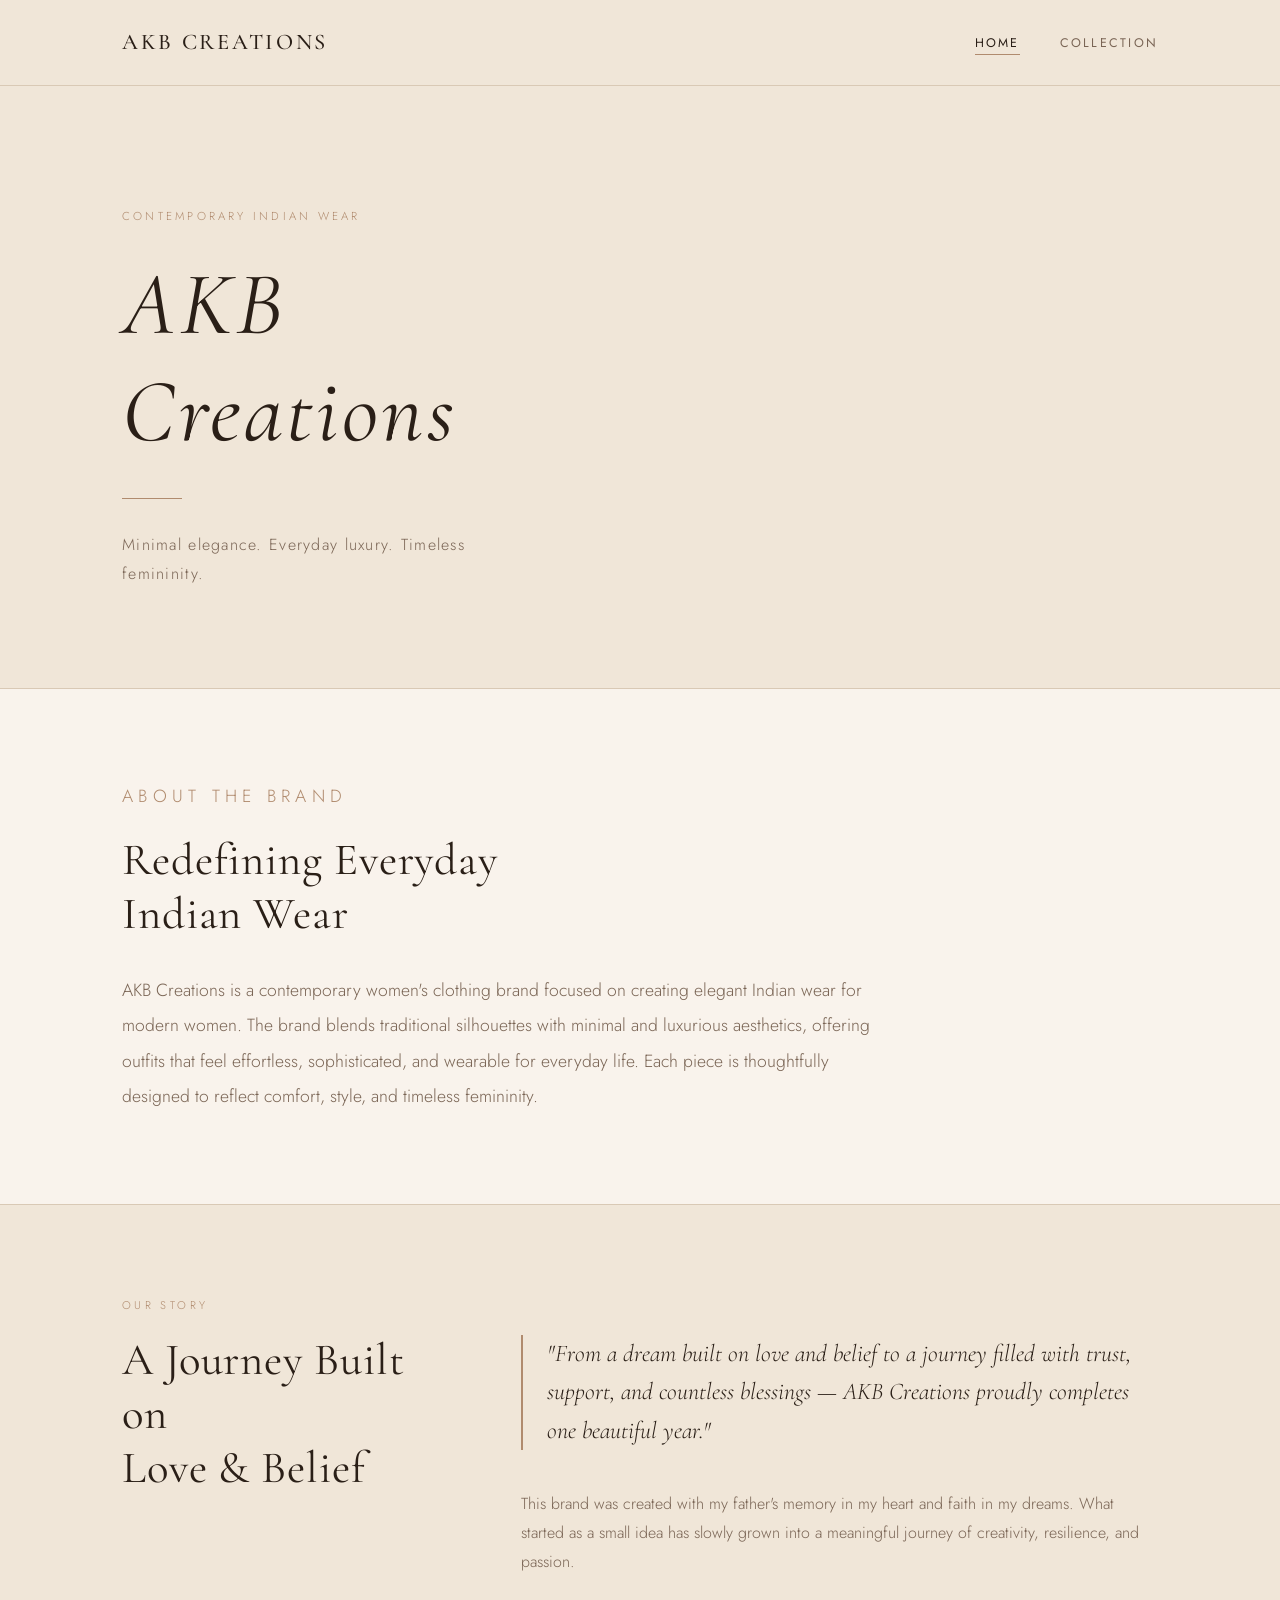
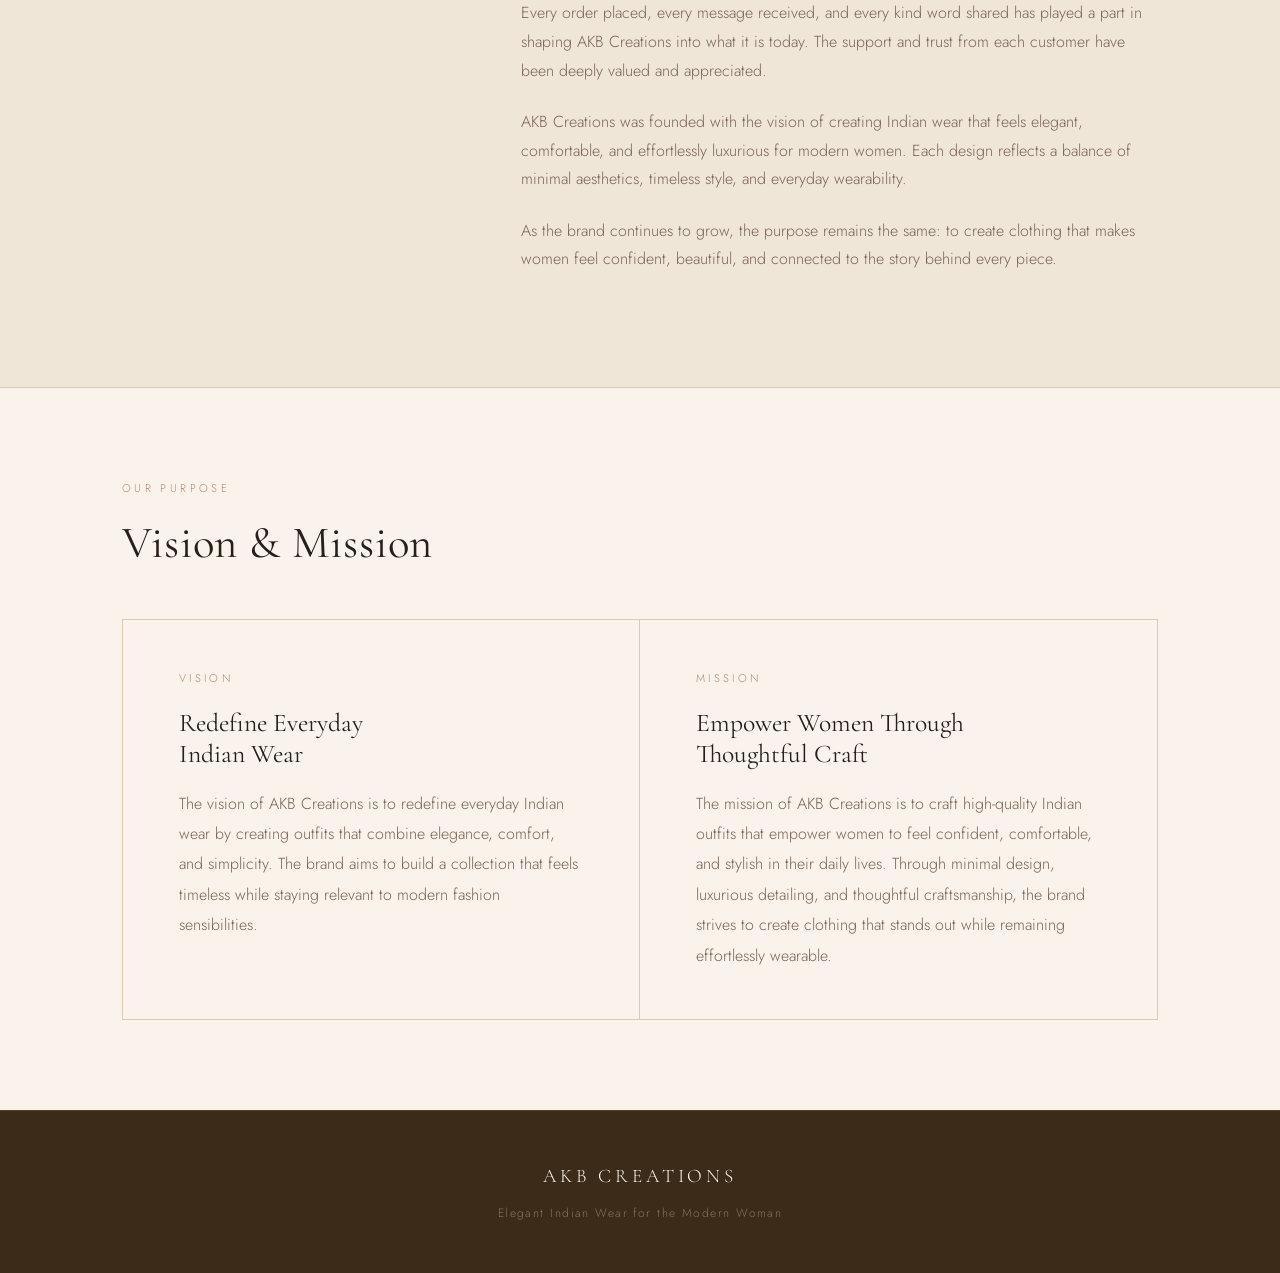
==== index.html @ 09afd740 "Initial commit — AKB Creations portfolio Two-page portfolio site with brown minimal theme, brand sto" ====
<!DOCTYPE html>
<html lang="en">
<head>
  <meta charset="UTF-8" />
  <meta name="viewport" content="width=device-width, initial-scale=1.0" />
  <title>AKB Creations — Elegant Indian Wear</title>
  <link rel="stylesheet" href="styles.css" />
</head>
<body>

  <!-- Navigation -->
  <nav>
    <div class="nav-inner">
      <a href="index.html" class="nav-logo">AKB Creations</a>
      <ul class="nav-links">
        <li><a href="index.html" class="active">Home</a></li>
        <li><a href="collection.html">Collection</a></li>
      </ul>
    </div>
  </nav>

  <!-- Hero -->
  <section class="hero">
    <div class="container">
      <p class="hero-eyebrow">Contemporary Indian Wear</p>
      <h1>AKB<br>Creations</h1>
      <div class="hero-divider"></div>
      <p class="hero-tagline">Minimal elegance. Everyday luxury. Timeless femininity.</p>
    </div>
  </section>

  <!-- Brand Introduction -->
  <section class="brand-intro">
    <div class="container">
      <p class="section-label">About the Brand</p>
      <h2>Redefining Everyday<br>Indian Wear</h2>
      <div style="height: 2rem;"></div>
      <p class="intro-text">
        AKB Creations is a contemporary women's clothing brand focused on creating elegant Indian wear for modern women. The brand blends traditional silhouettes with minimal and luxurious aesthetics, offering outfits that feel effortless, sophisticated, and wearable for everyday life. Each piece is thoughtfully designed to reflect comfort, style, and timeless femininity.
      </p>
    </div>
  </section>

  <!-- Brand Story -->
  <section class="brand-story">
    <div class="container">
      <div class="story-grid">

        <div class="story-heading">
          <p class="section-label">Our Story</p>
          <h2>A Journey Built on<br>Love & Belief</h2>
        </div>

        <div class="story-body">
          <blockquote class="story-quote">
            "From a dream built on love and belief to a journey filled with trust, support, and countless blessings — AKB Creations proudly completes one beautiful year."
          </blockquote>
          <p>
            This brand was created with my father's memory in my heart and faith in my dreams. What started as a small idea has slowly grown into a meaningful journey of creativity, resilience, and passion.
          </p>
          <p>
            Every order placed, every message received, and every kind word shared has played a part in shaping AKB Creations into what it is today. The support and trust from each customer have been deeply valued and appreciated.
          </p>
          <p>
            AKB Creations was founded with the vision of creating Indian wear that feels elegant, comfortable, and effortlessly luxurious for modern women. Each design reflects a balance of minimal aesthetics, timeless style, and everyday wearability.
          </p>
          <p>
            As the brand continues to grow, the purpose remains the same: to create clothing that makes women feel confident, beautiful, and connected to the story behind every piece.
          </p>
        </div>

      </div>
    </div>
  </section>

  <!-- Vision & Mission -->
  <section class="vision-mission">
    <div class="container">
      <p class="section-label">Our Purpose</p>
      <h2 style="margin-bottom: 3rem;">Vision &amp; Mission</h2>
      <div class="vm-grid">

        <div class="vm-card">
          <p class="section-label">Vision</p>
          <h3>Redefine Everyday<br>Indian Wear</h3>
          <p>
            The vision of AKB Creations is to redefine everyday Indian wear by creating outfits that combine elegance, comfort, and simplicity. The brand aims to build a collection that feels timeless while staying relevant to modern fashion sensibilities.
          </p>
        </div>

        <div class="vm-card">
          <p class="section-label">Mission</p>
          <h3>Empower Women Through<br>Thoughtful Craft</h3>
          <p>
            The mission of AKB Creations is to craft high-quality Indian outfits that empower women to feel confident, comfortable, and stylish in their daily lives. Through minimal design, luxurious detailing, and thoughtful craftsmanship, the brand strives to create clothing that stands out while remaining effortlessly wearable.
          </p>
        </div>

      </div>
    </div>
  </section>

  <!-- Footer -->
  <footer>
    <div class="container">
      <p class="footer-logo">AKB Creations</p>
      <p>Elegant Indian Wear for the Modern Woman</p>
    </div>
  </footer>

</body>
</html>
---- styles.css ----
/* ============================================
   AKB Creations — Shared Stylesheet
   ============================================ */

@import url('https://fonts.googleapis.com/css2?family=Cormorant+Garamond:ital,wght@0,300;0,400;0,500;0,600;1,300;1,400&family=Jost:wght@300;400;500&display=swap');

/* --- Variables --- */
:root {
  --cream: #F0E6D8;
  --warm-white: #F9F3EC;
  --brown: #6B4C35;
  --brown-light: #C4A882;
  --brown-deep: #3D2B1A;
  --blush: #B08B6E;
  --blush-light: #DECAB3;
  --charcoal: #2A1F17;
  --muted: #7A6555;
  --border: #D9C9B5;
  --max-width: 1100px;
}

/* --- Reset & Base --- */
*, *::before, *::after {
  box-sizing: border-box;
  margin: 0;
  padding: 0;
}

html {
  font-size: 16px;
  scroll-behavior: smooth;
}

body {
  background-color: var(--cream);
  color: var(--charcoal);
  font-family: 'Jost', sans-serif;
  font-weight: 300;
  line-height: 1.8;
  -webkit-font-smoothing: antialiased;
}

/* --- Typography --- */
h1, h2, h3, h4 {
  font-family: 'Cormorant Garamond', serif;
  font-weight: 400;
  line-height: 1.2;
  color: var(--charcoal);
}

h1 { font-size: clamp(3rem, 7vw, 6rem); letter-spacing: 0.04em; }
h2 { font-size: clamp(1.8rem, 3.5vw, 2.8rem); letter-spacing: 0.02em; }
h3 { font-size: clamp(1.2rem, 2.5vw, 1.6rem); }

p {
  font-size: 1rem;
  color: var(--muted);
  max-width: 640px;
}

/* --- Layout --- */
.container {
  max-width: var(--max-width);
  margin: 0 auto;
  padding: 0 2rem;
}

section {
  padding: 90px 0;
}

/* --- Nav --- */
nav {
  position: sticky;
  top: 0;
  z-index: 100;
  background-color: var(--cream);
  border-bottom: 1px solid var(--border);
  padding: 1.4rem 0;
}

.nav-inner {
  max-width: var(--max-width);
  margin: 0 auto;
  padding: 0 2rem;
  display: flex;
  justify-content: space-between;
  align-items: center;
}

.nav-logo {
  font-family: 'Cormorant Garamond', serif;
  font-size: 1.4rem;
  font-weight: 500;
  letter-spacing: 0.12em;
  color: var(--charcoal);
  text-decoration: none;
  text-transform: uppercase;
}

.nav-links {
  display: flex;
  gap: 2.5rem;
  list-style: none;
}

.nav-links a {
  font-family: 'Jost', sans-serif;
  font-size: 0.78rem;
  font-weight: 400;
  letter-spacing: 0.18em;
  text-transform: uppercase;
  color: var(--muted);
  text-decoration: none;
  border-bottom: 1px solid transparent;
  padding-bottom: 2px;
}

.nav-links a:hover,
.nav-links a.active {
  color: var(--charcoal);
  border-bottom-color: var(--blush);
}

/* --- Hero --- */
.hero {
  padding: 120px 0 100px;
  border-bottom: 1px solid var(--border);
}

.hero-eyebrow {
  font-family: 'Jost', sans-serif;
  font-size: 0.72rem;
  letter-spacing: 0.28em;
  text-transform: uppercase;
  color: var(--blush);
  margin-bottom: 1.5rem;
}

.hero h1 {
  font-style: italic;
  margin-bottom: 1.5rem;
}

.hero-tagline {
  font-family: 'Jost', sans-serif;
  font-size: 1rem;
  font-weight: 300;
  letter-spacing: 0.08em;
  color: var(--muted);
  max-width: 420px;
}

.hero-divider {
  width: 60px;
  height: 1px;
  background: var(--blush);
  margin: 2rem 0;
}

/* --- Section Labels --- */
.section-label {
  font-family: 'Jost', sans-serif;
  font-size: 0.7rem;
  letter-spacing: 0.3em;
  text-transform: uppercase;
  color: var(--blush);
  margin-bottom: 1.2rem;
}

/* --- Brand Introduction --- */
.brand-intro {
  background-color: var(--warm-white);
}

.brand-intro .intro-text {
  max-width: 760px;
}

.brand-intro p {
  font-size: 1.1rem;
  line-height: 2;
  max-width: 760px;
}

/* --- Brand Story --- */
.brand-story {
  border-top: 1px solid var(--border);
  border-bottom: 1px solid var(--border);
}

.story-grid {
  display: grid;
  grid-template-columns: 1fr 2fr;
  gap: 5rem;
  align-items: start;
}

.story-heading {
  position: sticky;
  top: 100px;
}

.story-body p {
  margin-bottom: 1.4rem;
  max-width: 100%;
}

.story-quote {
  font-family: 'Cormorant Garamond', serif;
  font-size: 1.5rem;
  font-style: italic;
  color: var(--charcoal);
  border-left: 2px solid var(--blush);
  padding-left: 1.5rem;
  margin: 2.5rem 0;
  max-width: 100%;
  line-height: 1.6;
}

/* --- Vision & Mission --- */
.vision-mission {
  background-color: var(--warm-white);
}

.vm-grid {
  display: grid;
  grid-template-columns: 1fr 1fr;
  gap: 0;
  border: 1px solid var(--border);
}

.vm-card {
  padding: 3rem 3.5rem;
}

.vm-card:first-child {
  border-right: 1px solid var(--border);
}

.vm-card h3 {
  margin-bottom: 1.2rem;
}

.vm-card p {
  max-width: 100%;
  line-height: 1.9;
}

/* --- Page 2: Philosophy --- */
.philosophy {
  text-align: center;
}

.philosophy h2 {
  margin-bottom: 2rem;
}

.philosophy p {
  margin: 0 auto 1.2rem;
  font-size: 1.05rem;
  text-align: center;
}

.philosophy-rule {
  width: 40px;
  height: 1px;
  background: var(--blush);
  margin: 2.5rem auto;
}

/* --- Target Audience --- */
.audience {
  background-color: var(--warm-white);
  border-top: 1px solid var(--border);
  border-bottom: 1px solid var(--border);
}

.audience-grid {
  display: grid;
  grid-template-columns: 1fr 2fr;
  gap: 5rem;
  align-items: center;
}

.audience p {
  max-width: 100%;
  font-size: 1.05rem;
  line-height: 2;
}

/* --- Collection Overview --- */
.collection {
  border-bottom: 1px solid var(--border);
}

.collection-inner {
  display: grid;
  grid-template-columns: 2fr 1fr;
  gap: 5rem;
  align-items: start;
}

.collection-body p {
  max-width: 100%;
  margin-bottom: 1.2rem;
  font-size: 1.05rem;
  line-height: 2;
}

.collection-tags {
  display: flex;
  flex-direction: column;
  gap: 1rem;
  padding-top: 0.5rem;
}

.tag {
  font-family: 'Jost', sans-serif;
  font-size: 0.78rem;
  letter-spacing: 0.15em;
  text-transform: uppercase;
  color: var(--muted);
  border: 1px solid var(--border);
  padding: 0.75rem 1.2rem;
  text-align: center;
}

/* --- Gallery --- */
.gallery {
  background-color: var(--brown-deep);
  padding: 100px 0;
}

.gallery .section-label {
  color: var(--brown-light);
}

.gallery h2 {
  color: var(--warm-white);
  margin-bottom: 3.5rem;
}

.gallery-grid {
  columns: 3;
  column-gap: 1.2rem;
}

.gallery-item {
  break-inside: avoid;
  margin-bottom: 1.2rem;
  overflow: hidden;
}

.gallery-item img {
  width: 100%;
  display: block;
  object-fit: cover;
  filter: brightness(0.96) saturate(0.92);
}

/* --- Style Aesthetic --- */
.aesthetic {
  background-color: var(--charcoal);
  padding: 100px 0;
}

.aesthetic .section-label {
  color: var(--blush);
}

.aesthetic h2 {
  color: var(--warm-white);
  margin-bottom: 1.5rem;
}

.aesthetic p {
  color: #A89080;
  max-width: 620px;
  font-size: 1.05rem;
  line-height: 2;
}

/* --- Brand Values --- */
.values {
  background-color: var(--warm-white);
}

.values-grid {
  display: grid;
  grid-template-columns: repeat(3, 1fr);
  gap: 0;
  border: 1px solid var(--border);
  margin-top: 3rem;
}

.value-card {
  padding: 3rem 2.5rem;
  border-right: 1px solid var(--border);
  text-align: center;
}

.value-card:last-child {
  border-right: none;
}

.value-icon {
  width: 36px;
  height: 1px;
  background: var(--blush);
  margin: 0 auto 2rem;
}

.value-card h3 {
  font-size: 1.5rem;
  margin-bottom: 1rem;
}

.value-card p {
  font-size: 0.95rem;
  max-width: 100%;
  text-align: center;
}

/* --- Closing Statement --- */
.closing {
  padding: 120px 0;
  border-top: 1px solid var(--border);
  text-align: center;
}

.closing h2 {
  font-size: clamp(2rem, 4vw, 3.2rem);
  font-style: italic;
  max-width: 780px;
  margin: 0 auto 2rem;
  line-height: 1.4;
}

.closing p {
  margin: 0 auto;
  text-align: center;
  font-size: 1rem;
  max-width: 600px;
}

.closing-rule {
  width: 40px;
  height: 1px;
  background: var(--blush);
  margin: 2rem auto 0;
}

/* --- Footer --- */
footer {
  background-color: var(--brown-deep);
  padding: 3rem 0;
  text-align: center;
  border-top: 1px solid #5C3D27;
}

footer .footer-logo {
  font-family: 'Cormorant Garamond', serif;
  font-size: 1.2rem;
  letter-spacing: 0.2em;
  text-transform: uppercase;
  color: var(--warm-white);
  margin-bottom: 0.6rem;
}

footer p {
  font-size: 0.75rem;
  letter-spacing: 0.12em;
  color: #8A7060;
  max-width: 100%;
  text-align: center;
}

/* --- Responsive --- */
@media (max-width: 768px) {
  .story-grid,
  .audience-grid,
  .collection-inner {
    grid-template-columns: 1fr;
    gap: 2.5rem;
  }

  .vm-grid {
    grid-template-columns: 1fr;
  }

  .vm-card:first-child {
    border-right: none;
    border-bottom: 1px solid var(--border);
  }

  .values-grid {
    grid-template-columns: 1fr;
  }

  .value-card {
    border-right: none;
    border-bottom: 1px solid var(--border);
  }

  .value-card:last-child {
    border-bottom: none;
  }

  .gallery-grid {
    columns: 2;
  }

  .story-heading {
    position: static;
  }
}

@media (max-width: 480px) {
  .gallery-grid {
    columns: 1;
  }
}
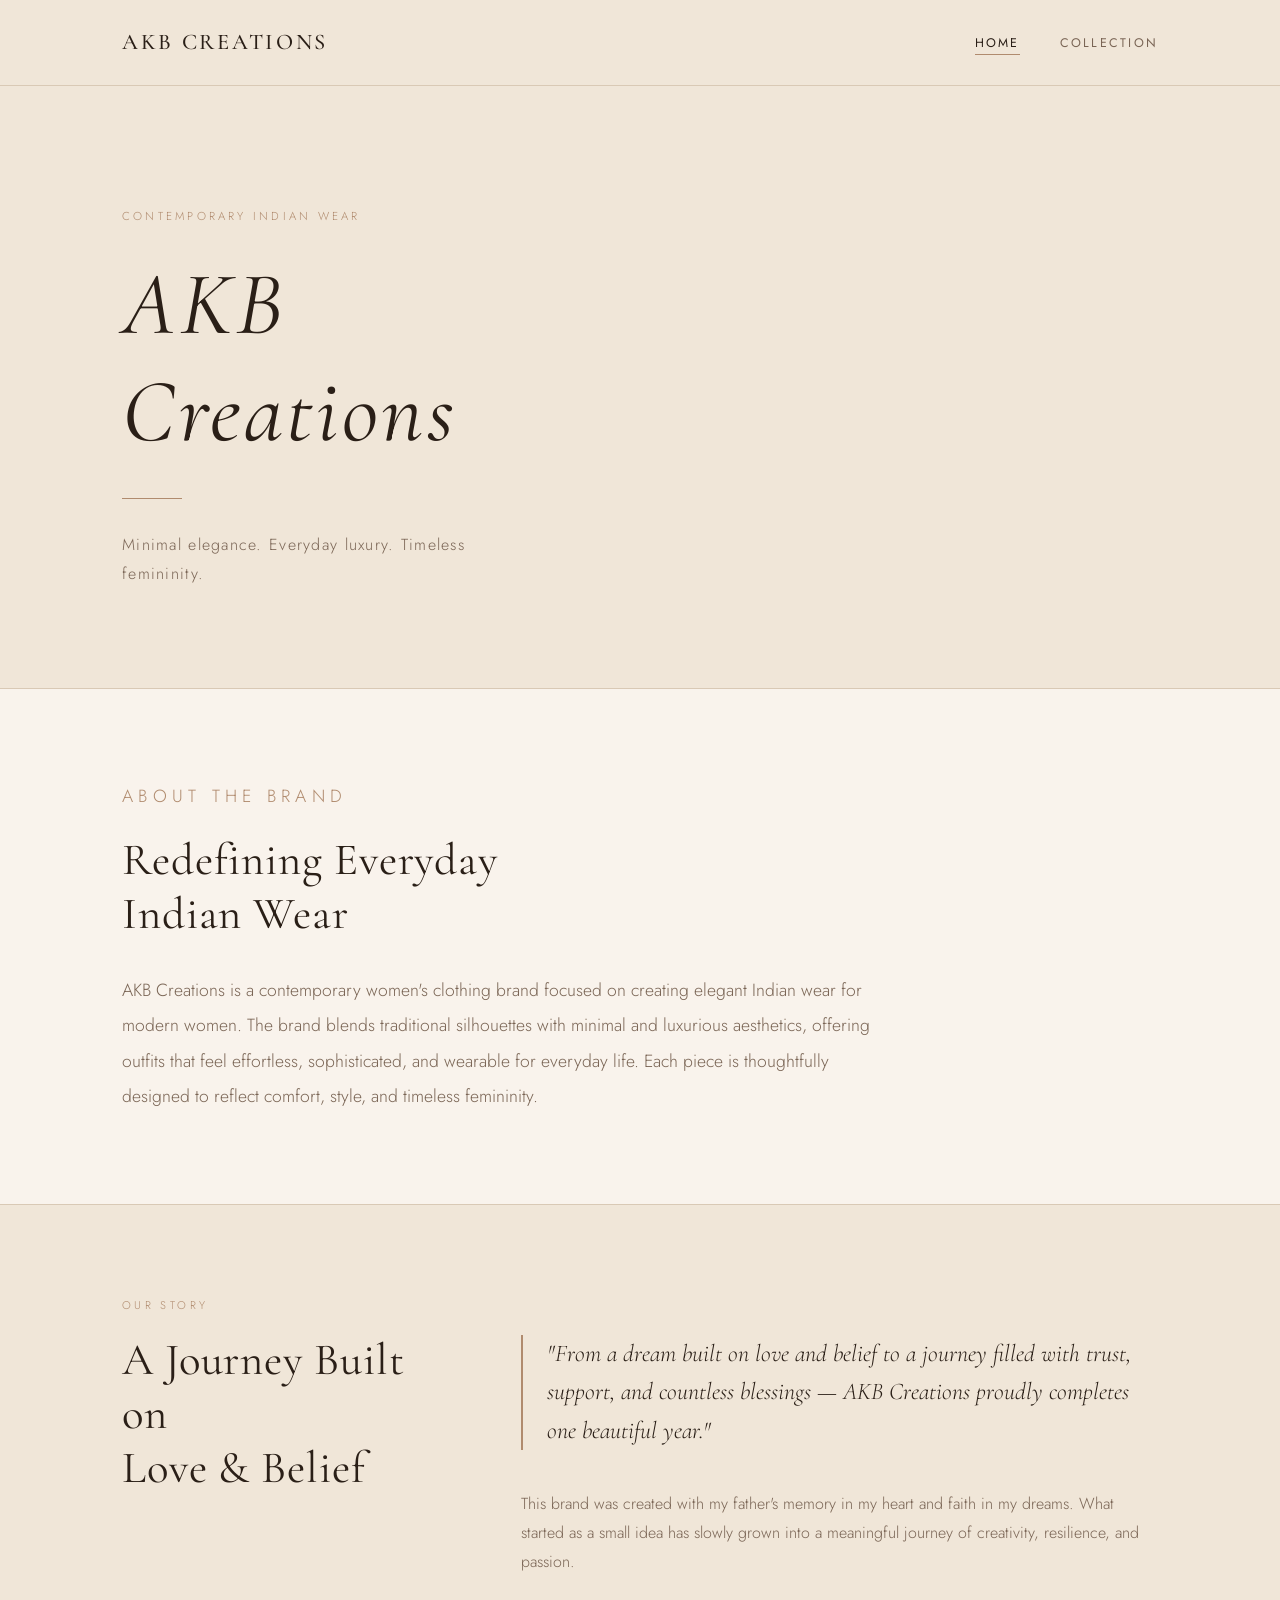
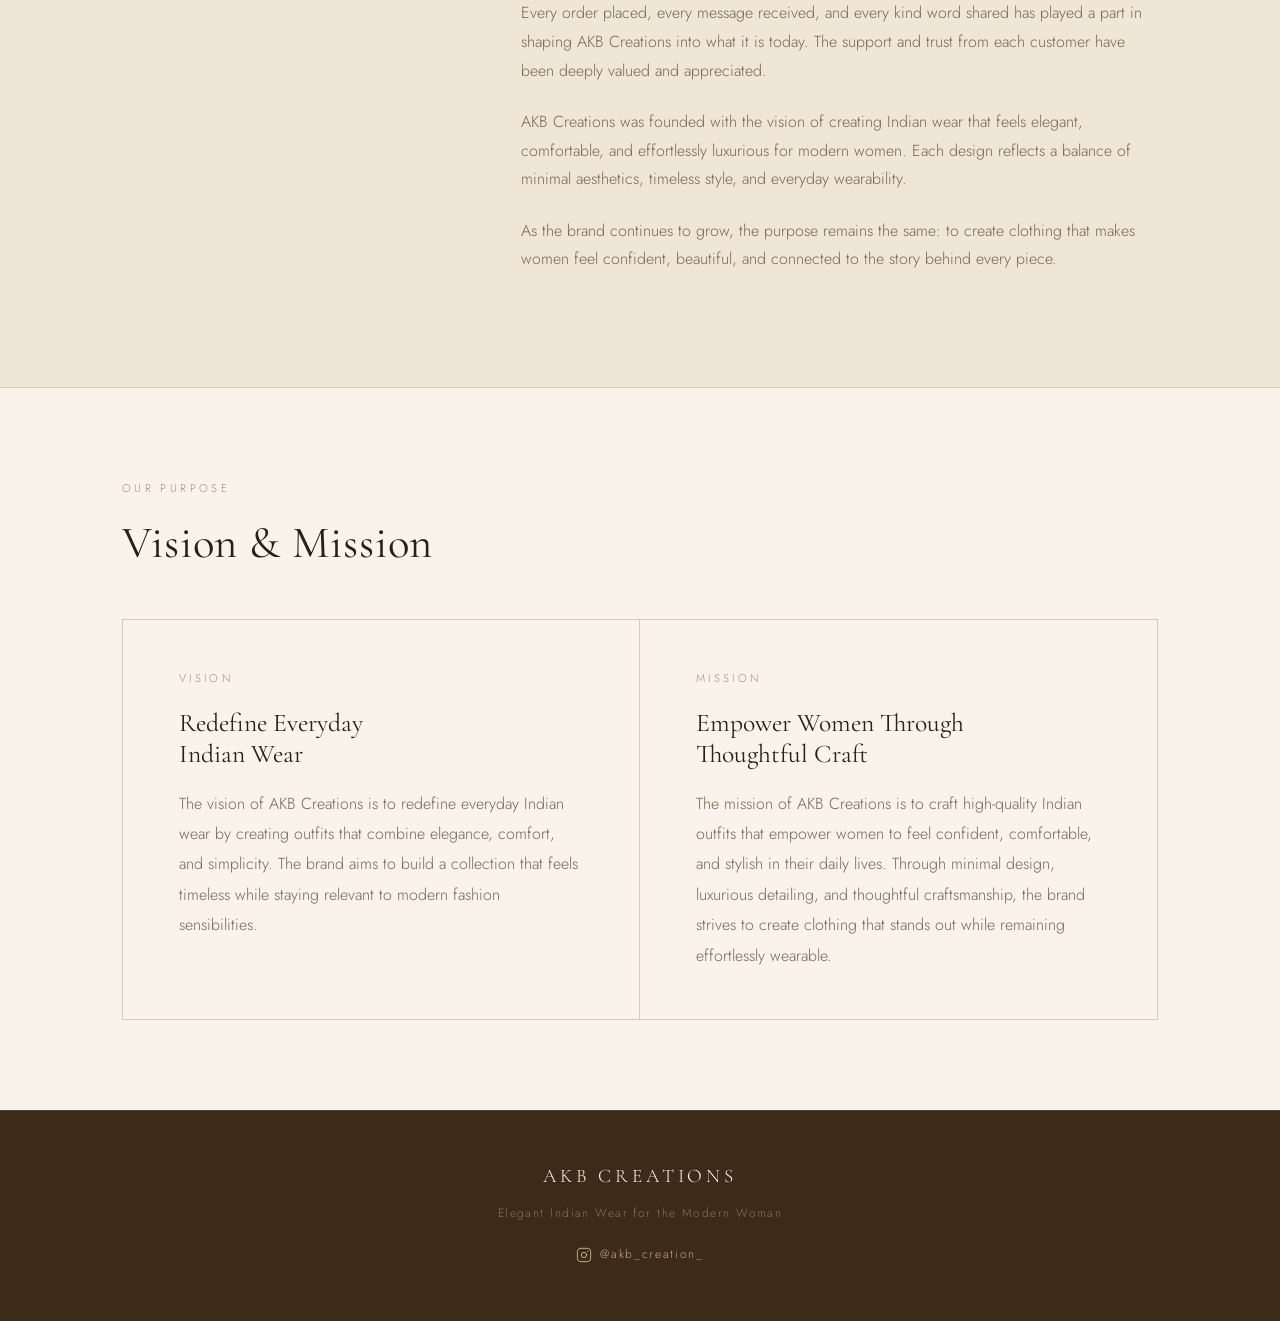
==== commit b5681f86: "Add Instagram link to footer Links @akb_creation_ Instagram profile on both pages.  Co-Authored-By: " ====
--- a/index.html
+++ b/index.html
@@ -105,6 +105,10 @@
     <div class="container">
       <p class="footer-logo">AKB Creations</p>
       <p>Elegant Indian Wear for the Modern Woman</p>
+      <a class="footer-instagram" href="https://www.instagram.com/akb_creation_" target="_blank" rel="noopener noreferrer">
+        <svg width="16" height="16" viewBox="0 0 24 24" fill="none" stroke="currentColor" stroke-width="1.5" stroke-linecap="round" stroke-linejoin="round"><rect x="2" y="2" width="20" height="20" rx="5" ry="5"/><circle cx="12" cy="12" r="4"/><circle cx="17.5" cy="6.5" r="1" fill="currentColor" stroke="none"/></svg>
+        @akb_creation_
+      </a>
     </div>
   </footer>
 
--- a/styles.css
+++ b/styles.css
@@ -476,6 +476,25 @@
   text-align: center;
 }
 
+.footer-instagram {
+  display: inline-flex;
+  align-items: center;
+  gap: 0.5rem;
+  margin-top: 1.2rem;
+  font-family: 'Jost', sans-serif;
+  font-size: 0.75rem;
+  letter-spacing: 0.14em;
+  color: var(--brown-light);
+  text-decoration: none;
+  border-bottom: 1px solid transparent;
+  padding-bottom: 2px;
+}
+
+.footer-instagram:hover {
+  color: var(--warm-white);
+  border-bottom-color: var(--brown-light);
+}
+
 /* --- Responsive --- */
 @media (max-width: 768px) {
   .story-grid,
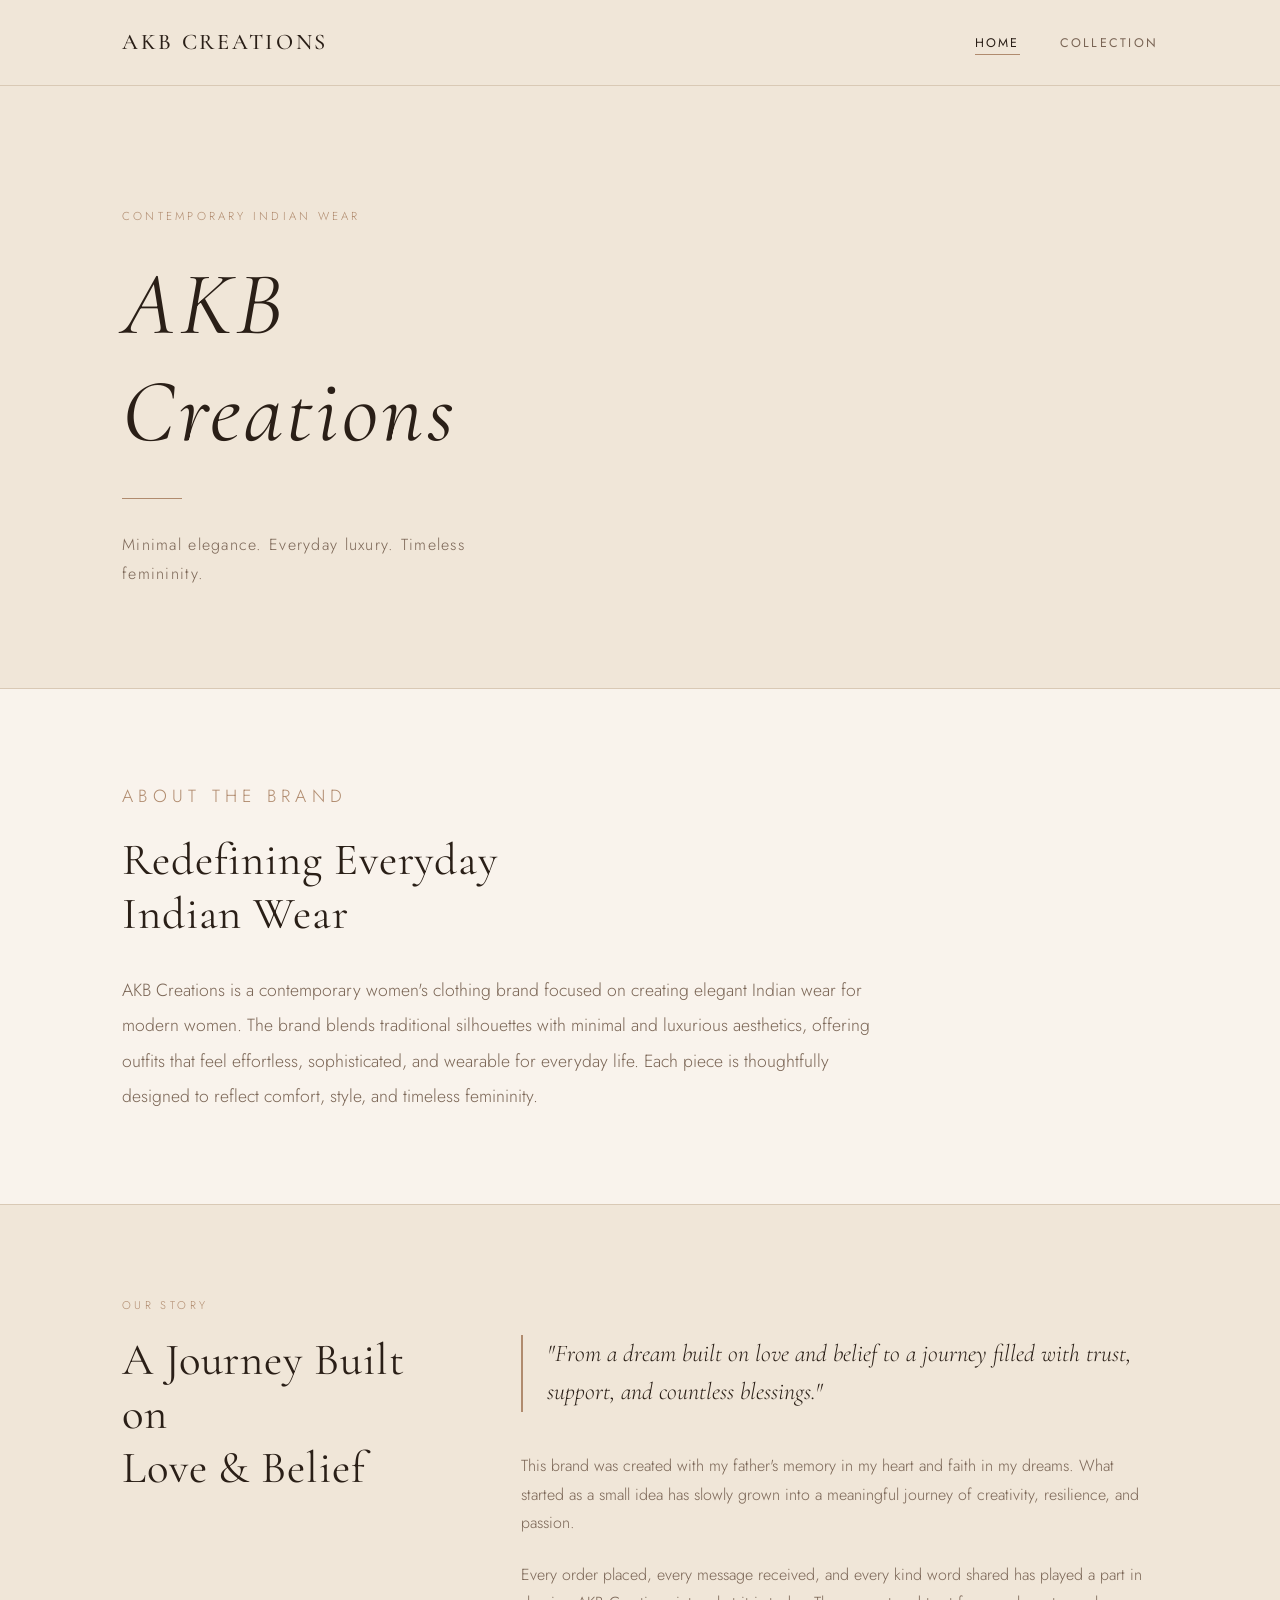
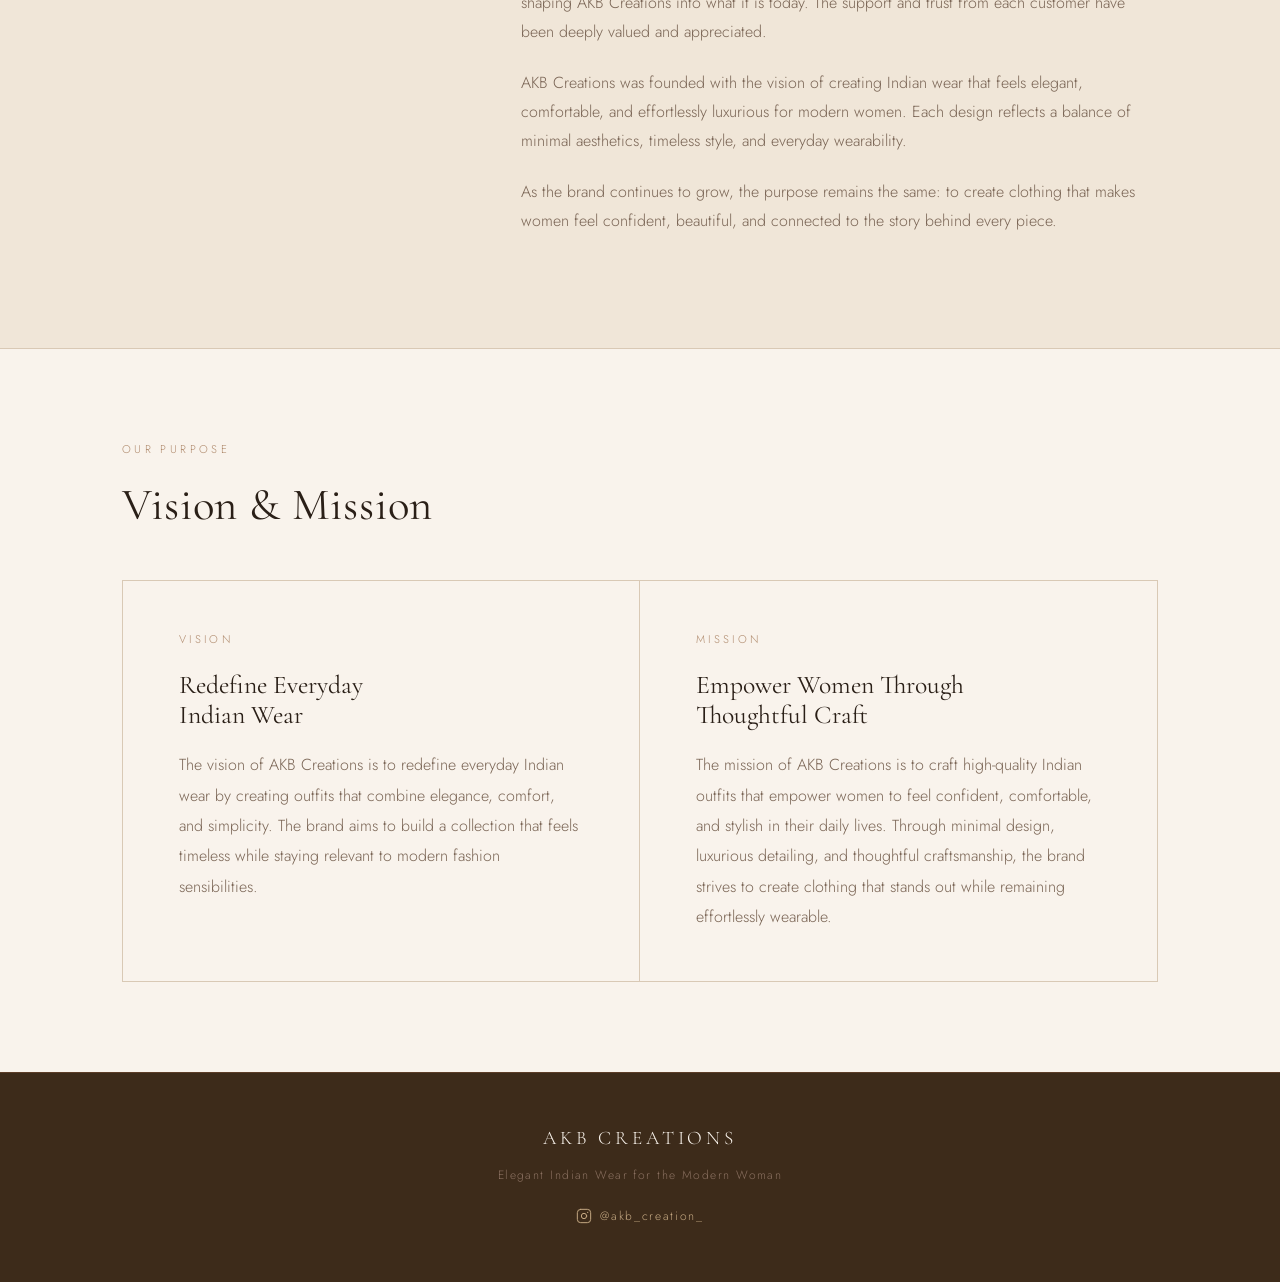
==== commit 82da471a: "Remove 'one beautiful year' from story quote" ====
--- a/index.html
+++ b/index.html
@@ -53,7 +53,7 @@
 
         <div class="story-body">
           <blockquote class="story-quote">
-            "From a dream built on love and belief to a journey filled with trust, support, and countless blessings — AKB Creations proudly completes one beautiful year."
+            "From a dream built on love and belief to a journey filled with trust, support, and countless blessings."
           </blockquote>
           <p>
             This brand was created with my father's memory in my heart and faith in my dreams. What started as a small idea has slowly grown into a meaningful journey of creativity, resilience, and passion.
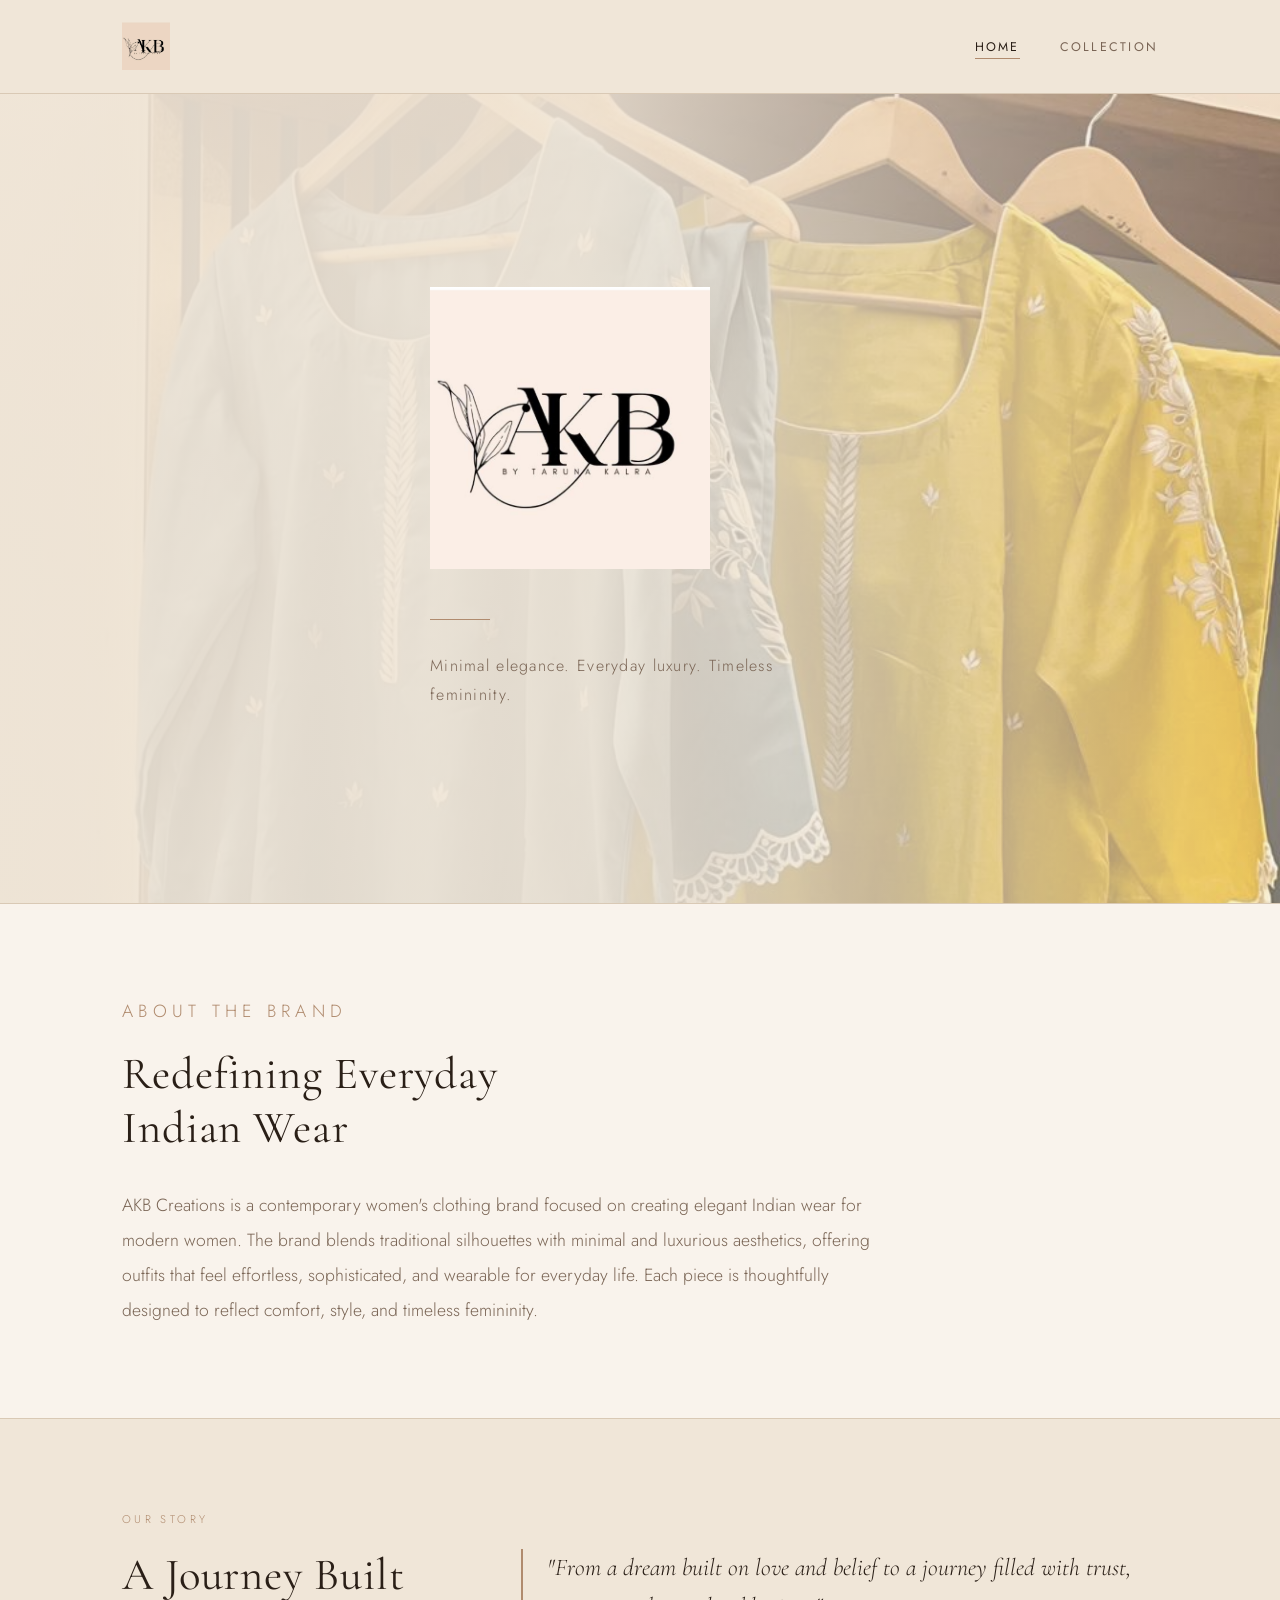
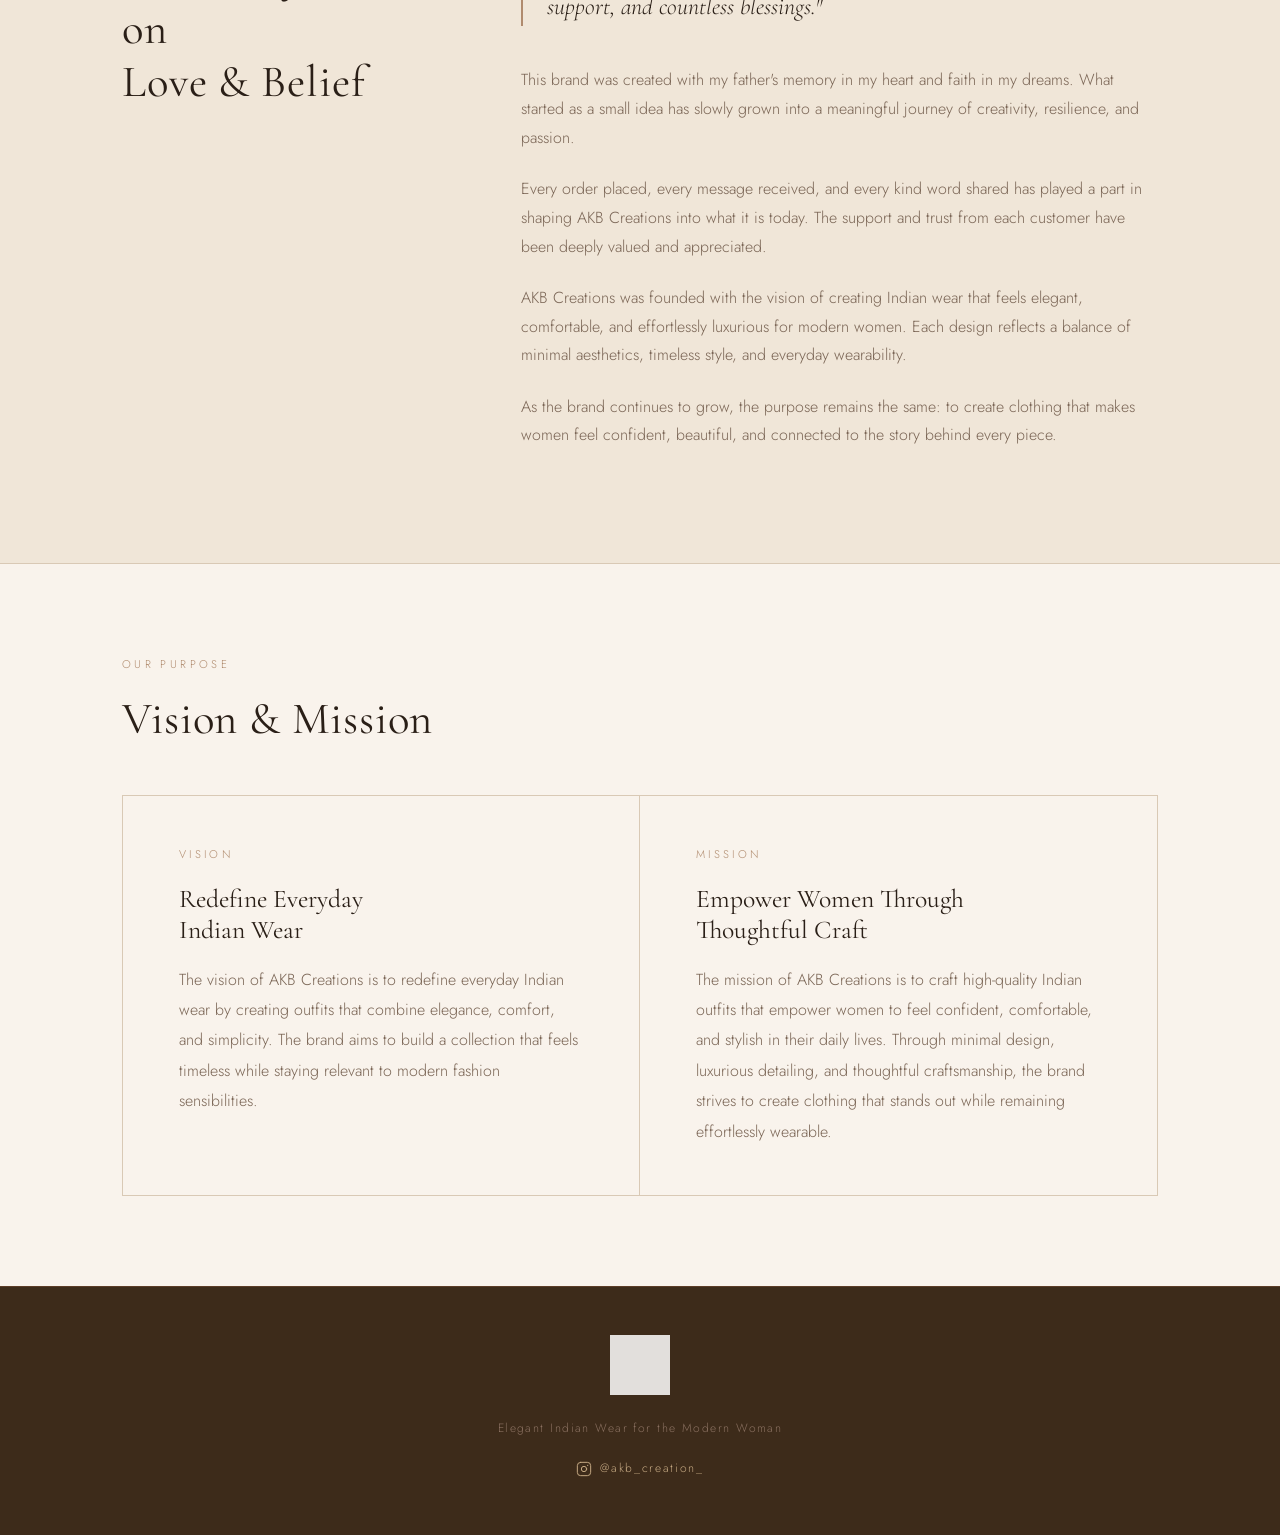
==== commit 6e51b94e: "Add logo image and hero background - Replace text logo with logo.jpeg in nav, hero, and footer - Add" ====
--- a/index.html
+++ b/index.html
@@ -11,7 +11,7 @@
   <!-- Navigation -->
   <nav>
     <div class="nav-inner">
-      <a href="index.html" class="nav-logo">AKB Creations</a>
+      <a href="index.html" class="nav-logo"><img src="Images/logo.jpeg" alt="AKB Creations" class="nav-logo-img" /></a>
       <ul class="nav-links">
         <li><a href="index.html" class="active">Home</a></li>
         <li><a href="collection.html">Collection</a></li>
@@ -21,9 +21,12 @@
 
   <!-- Hero -->
   <section class="hero">
-    <div class="container">
-      <p class="hero-eyebrow">Contemporary Indian Wear</p>
-      <h1>AKB<br>Creations</h1>
+    <div class="hero-bg">
+      <img src="Images/7cf8ed30-11c4-478c-96b6-9724d4e53e64.jpg" alt="" class="hero-bg-img" />
+      <div class="hero-overlay"></div>
+    </div>
+    <div class="container hero-content">
+      <img src="Images/logo.jpeg" alt="AKB Creations" class="hero-logo" />
       <div class="hero-divider"></div>
       <p class="hero-tagline">Minimal elegance. Everyday luxury. Timeless femininity.</p>
     </div>
@@ -103,7 +106,7 @@
   <!-- Footer -->
   <footer>
     <div class="container">
-      <p class="footer-logo">AKB Creations</p>
+      <img src="Images/logo.jpeg" alt="AKB Creations" class="footer-logo-img" />
       <p>Elegant Indian Wear for the Modern Woman</p>
       <a class="footer-instagram" href="https://www.instagram.com/akb_creation_" target="_blank" rel="noopener noreferrer">
         <svg width="16" height="16" viewBox="0 0 24 24" fill="none" stroke="currentColor" stroke-width="1.5" stroke-linecap="round" stroke-linejoin="round"><rect x="2" y="2" width="20" height="20" rx="5" ry="5"/><circle cx="12" cy="12" r="4"/><circle cx="17.5" cy="6.5" r="1" fill="currentColor" stroke="none"/></svg>
--- a/styles.css
+++ b/styles.css
@@ -89,13 +89,16 @@
 }
 
 .nav-logo {
-  font-family: 'Cormorant Garamond', serif;
-  font-size: 1.4rem;
-  font-weight: 500;
-  letter-spacing: 0.12em;
-  color: var(--charcoal);
   text-decoration: none;
-  text-transform: uppercase;
+  display: flex;
+  align-items: center;
+}
+
+.nav-logo-img {
+  height: 48px;
+  width: auto;
+  object-fit: contain;
+  mix-blend-mode: multiply;
 }
 
 .nav-links {
@@ -124,8 +127,47 @@
 
 /* --- Hero --- */
 .hero {
-  padding: 120px 0 100px;
+  position: relative;
+  padding: 0;
   border-bottom: 1px solid var(--border);
+  min-height: 90vh;
+  display: flex;
+  align-items: center;
+}
+
+.hero-bg {
+  position: absolute;
+  inset: 0;
+  z-index: 0;
+}
+
+.hero-bg-img {
+  width: 100%;
+  height: 100%;
+  object-fit: cover;
+  object-position: center top;
+}
+
+.hero-overlay {
+  position: absolute;
+  inset: 0;
+  background: linear-gradient(to right, rgba(240,230,216,0.92) 45%, rgba(240,230,216,0.4) 100%);
+}
+
+.hero-content {
+  position: relative;
+  z-index: 1;
+  padding-top: 80px;
+  padding-bottom: 80px;
+}
+
+.hero-logo {
+  width: 280px;
+  max-width: 80%;
+  height: auto;
+  object-fit: contain;
+  mix-blend-mode: multiply;
+  margin-bottom: 0.5rem;
 }
 
 .hero-eyebrow {
@@ -459,13 +501,13 @@
   border-top: 1px solid #5C3D27;
 }
 
-footer .footer-logo {
-  font-family: 'Cormorant Garamond', serif;
-  font-size: 1.2rem;
-  letter-spacing: 0.2em;
-  text-transform: uppercase;
-  color: var(--warm-white);
-  margin-bottom: 0.6rem;
+.footer-logo-img {
+  height: 60px;
+  width: auto;
+  object-fit: contain;
+  filter: brightness(0) invert(1);
+  opacity: 0.85;
+  margin-bottom: 0.8rem;
 }
 
 footer p {
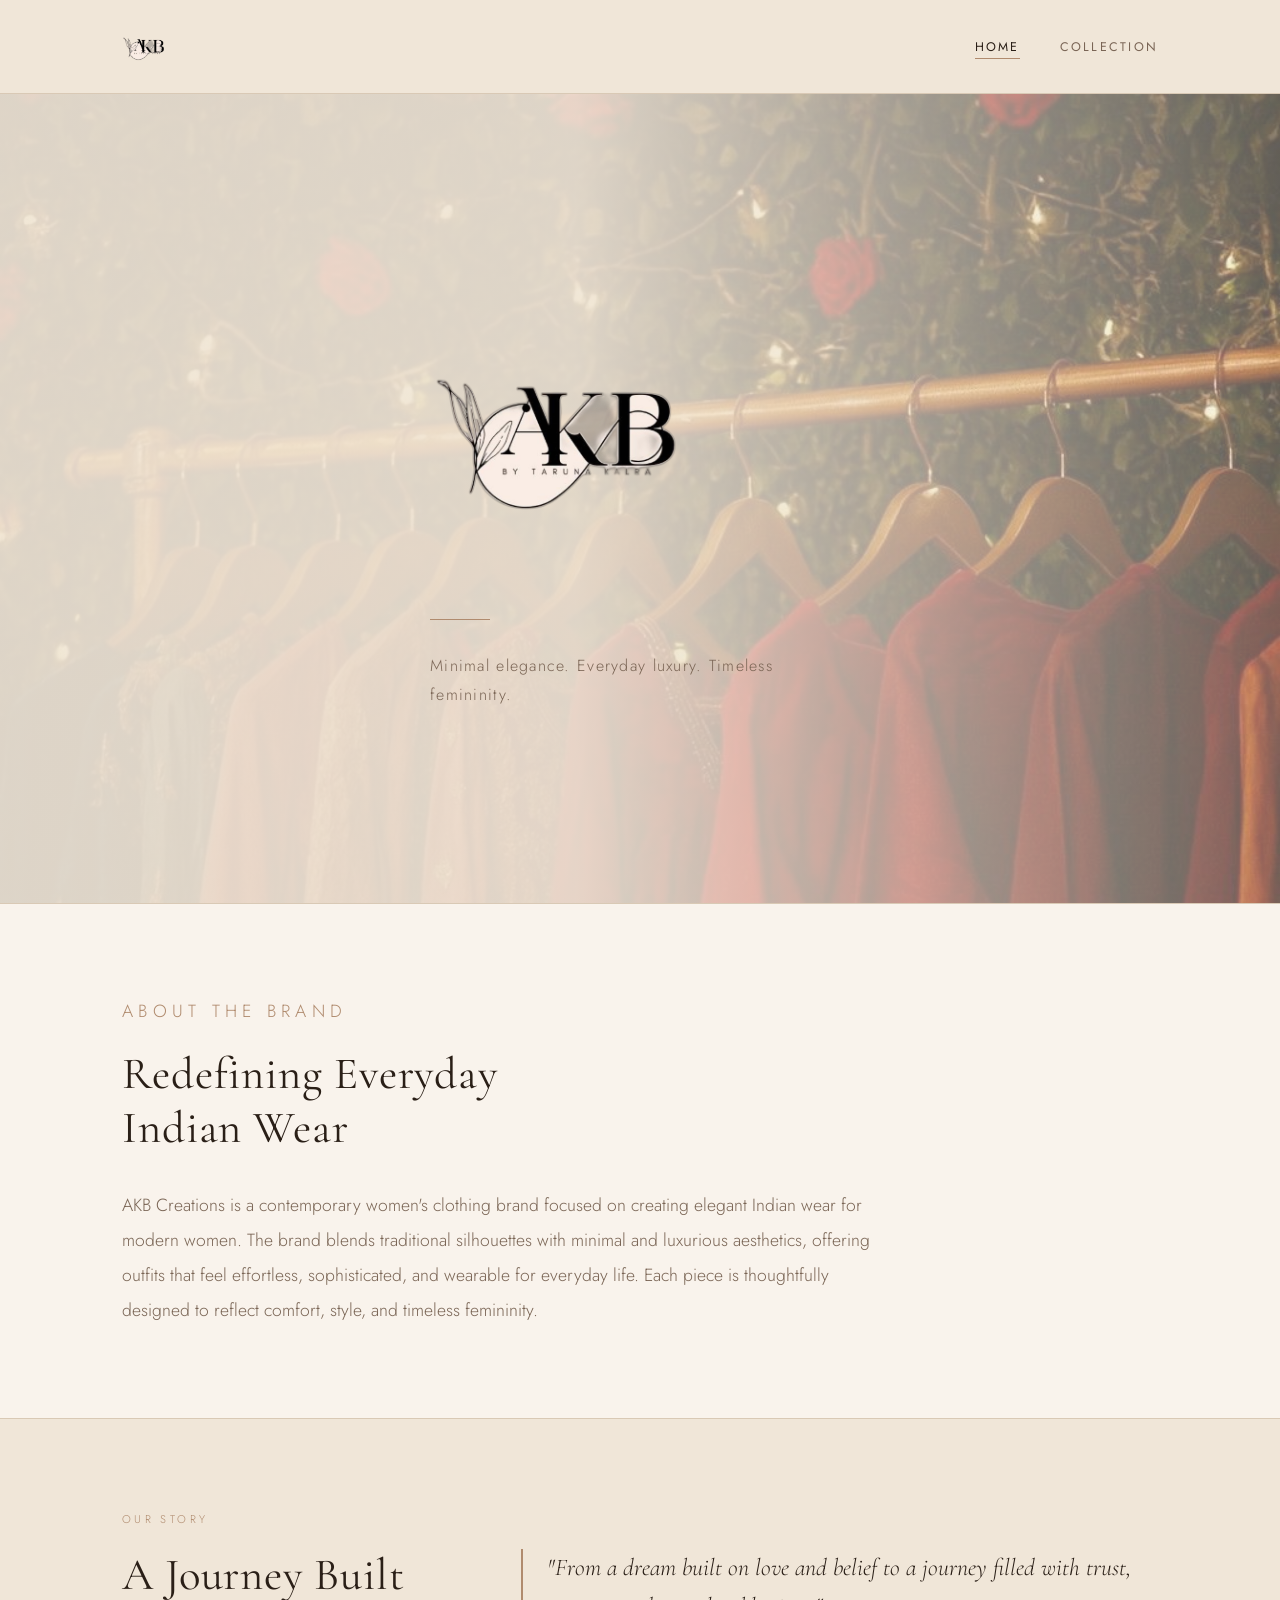
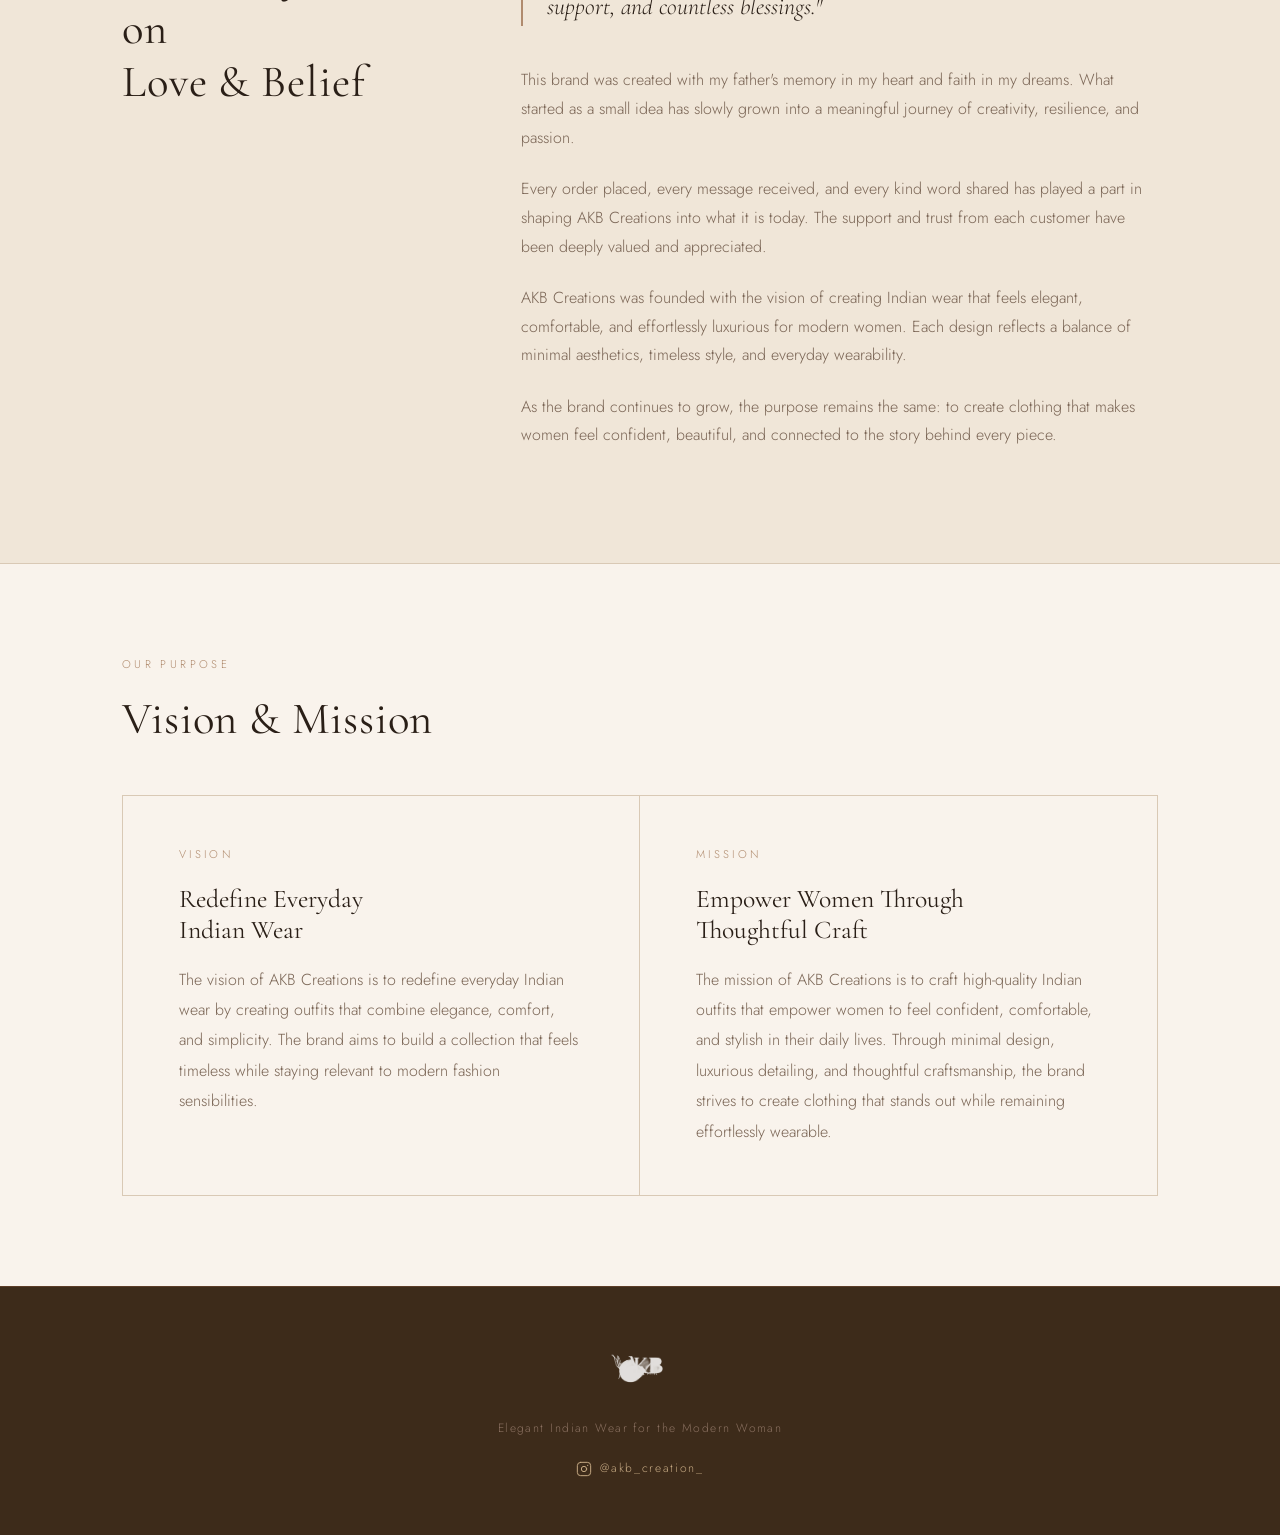
==== commit 9501c493: "Blur faces, transparent logo PNG, new hero image - Blur faces in 11 gallery images using OpenCV - Re" ====
--- a/index.html
+++ b/index.html
@@ -11,7 +11,7 @@
   <!-- Navigation -->
   <nav>
     <div class="nav-inner">
-      <a href="index.html" class="nav-logo"><img src="Images/logo.jpeg" alt="AKB Creations" class="nav-logo-img" /></a>
+      <a href="index.html" class="nav-logo"><img src="Images/logo.png" alt="AKB Creations" class="nav-logo-img" /></a>
       <ul class="nav-links">
         <li><a href="index.html" class="active">Home</a></li>
         <li><a href="collection.html">Collection</a></li>
@@ -22,11 +22,11 @@
   <!-- Hero -->
   <section class="hero">
     <div class="hero-bg">
-      <img src="Images/7cf8ed30-11c4-478c-96b6-9724d4e53e64.jpg" alt="" class="hero-bg-img" />
+      <img src="Images/hero bg image.jpeg" alt="" class="hero-bg-img" />
       <div class="hero-overlay"></div>
     </div>
     <div class="container hero-content">
-      <img src="Images/logo.jpeg" alt="AKB Creations" class="hero-logo" />
+      <img src="Images/logo.png" alt="AKB Creations" class="hero-logo" />
       <div class="hero-divider"></div>
       <p class="hero-tagline">Minimal elegance. Everyday luxury. Timeless femininity.</p>
     </div>
@@ -106,7 +106,7 @@
   <!-- Footer -->
   <footer>
     <div class="container">
-      <img src="Images/logo.jpeg" alt="AKB Creations" class="footer-logo-img" />
+      <img src="Images/logo.png" alt="AKB Creations" class="footer-logo-img" />
       <p>Elegant Indian Wear for the Modern Woman</p>
       <a class="footer-instagram" href="https://www.instagram.com/akb_creation_" target="_blank" rel="noopener noreferrer">
         <svg width="16" height="16" viewBox="0 0 24 24" fill="none" stroke="currentColor" stroke-width="1.5" stroke-linecap="round" stroke-linejoin="round"><rect x="2" y="2" width="20" height="20" rx="5" ry="5"/><circle cx="12" cy="12" r="4"/><circle cx="17.5" cy="6.5" r="1" fill="currentColor" stroke="none"/></svg>
--- a/styles.css
+++ b/styles.css
@@ -98,7 +98,6 @@
   height: 48px;
   width: auto;
   object-fit: contain;
-  mix-blend-mode: multiply;
 }
 
 .nav-links {
@@ -166,7 +165,6 @@
   max-width: 80%;
   height: auto;
   object-fit: contain;
-  mix-blend-mode: multiply;
   margin-bottom: 0.5rem;
 }
 
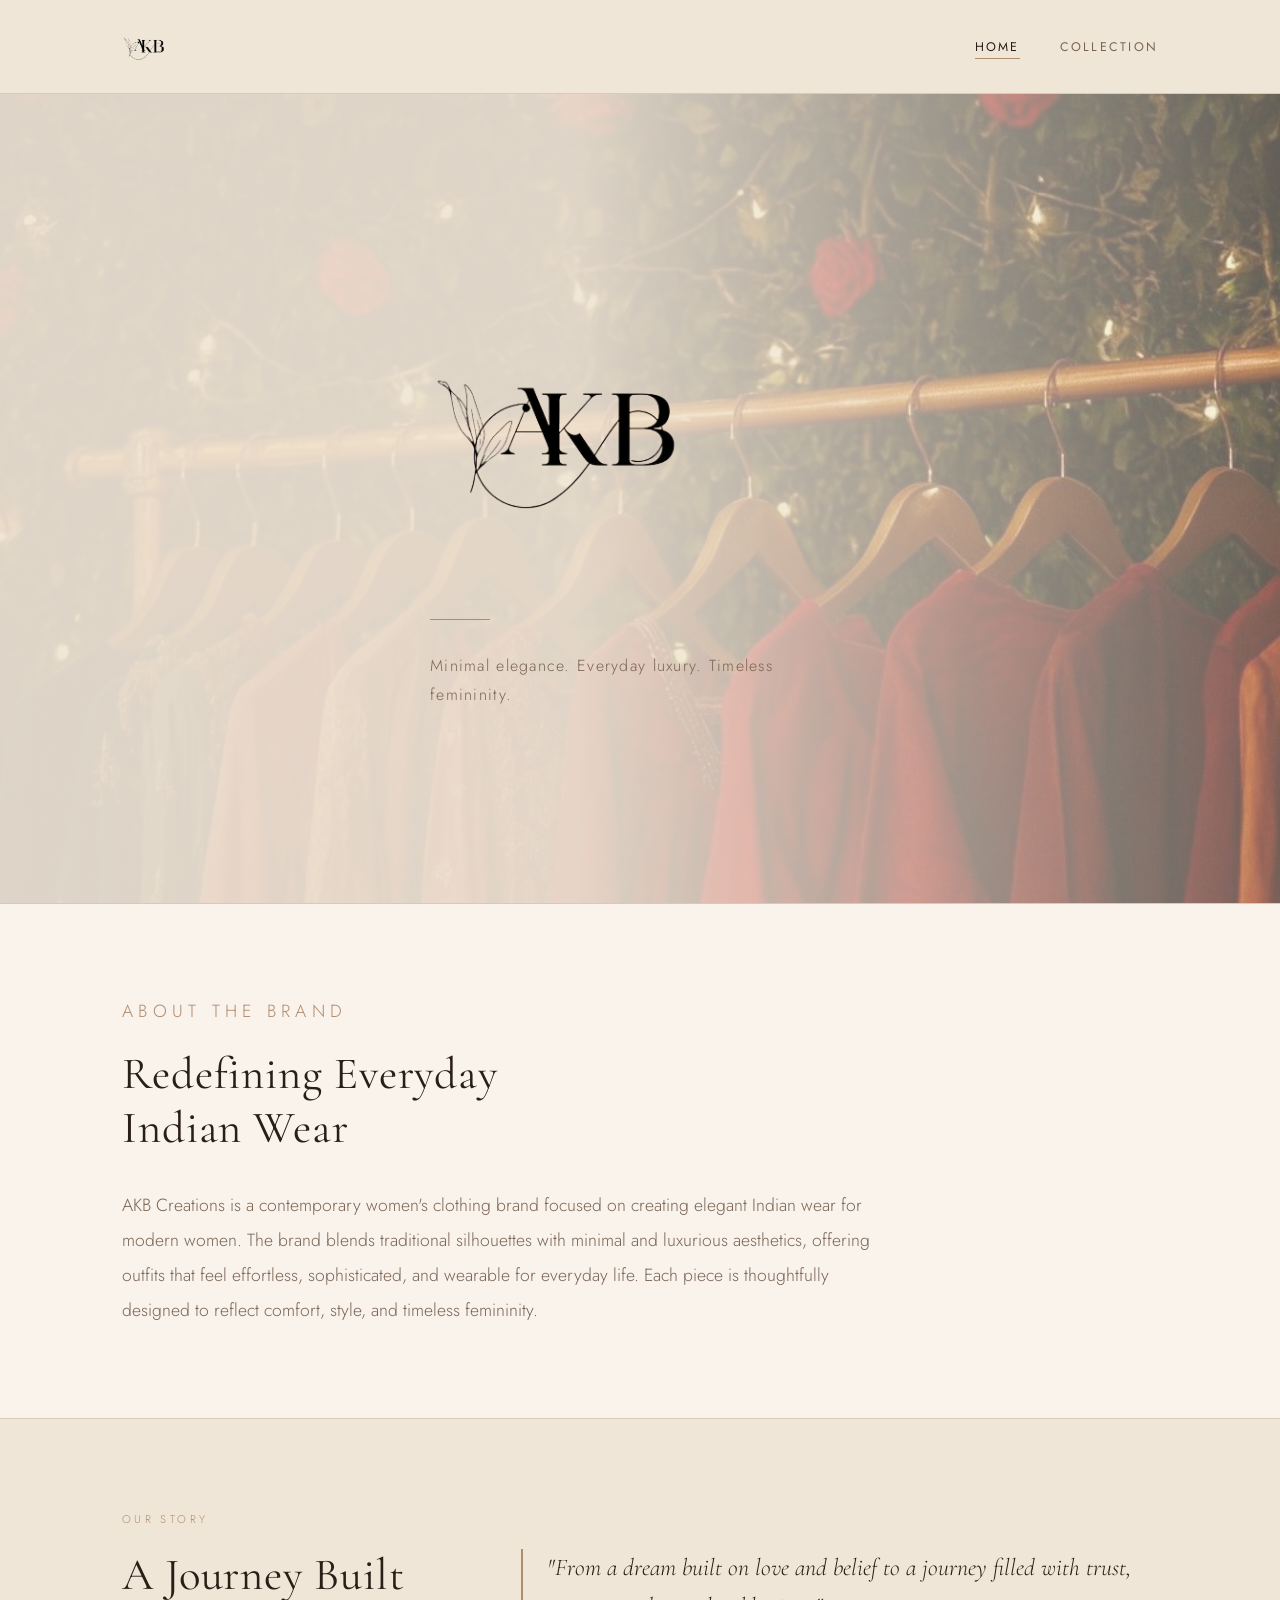
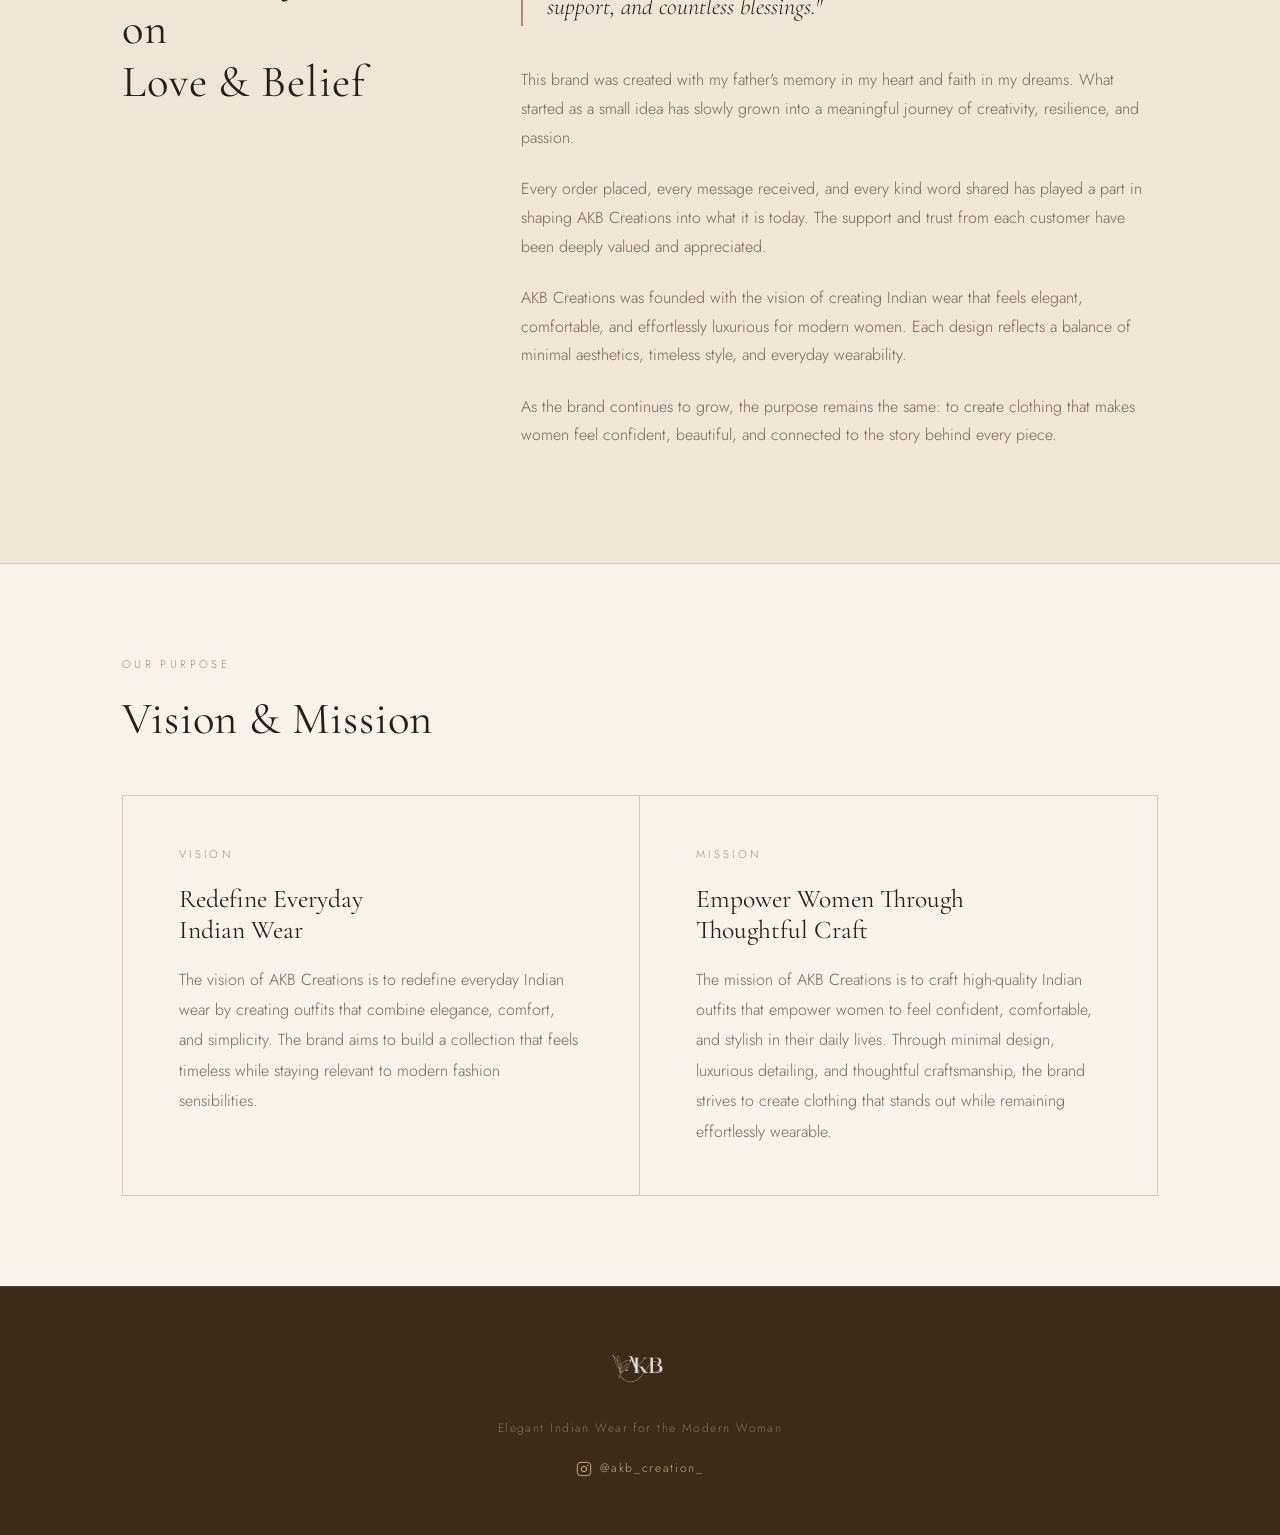
==== commit aa8b7327: "Use transparent PNG logo" ====
--- a/index.html
+++ b/index.html
@@ -11,7 +11,7 @@
   <!-- Navigation -->
   <nav>
     <div class="nav-inner">
-      <a href="index.html" class="nav-logo"><img src="Images/logo.png" alt="AKB Creations" class="nav-logo-img" /></a>
+      <a href="index.html" class="nav-logo"><img src="Images/png logo.png" alt="AKB Creations" class="nav-logo-img" /></a>
       <ul class="nav-links">
         <li><a href="index.html" class="active">Home</a></li>
         <li><a href="collection.html">Collection</a></li>
@@ -26,7 +26,7 @@
       <div class="hero-overlay"></div>
     </div>
     <div class="container hero-content">
-      <img src="Images/logo.png" alt="AKB Creations" class="hero-logo" />
+      <img src="Images/png logo.png" alt="AKB Creations" class="hero-logo" />
       <div class="hero-divider"></div>
       <p class="hero-tagline">Minimal elegance. Everyday luxury. Timeless femininity.</p>
     </div>
@@ -106,7 +106,7 @@
   <!-- Footer -->
   <footer>
     <div class="container">
-      <img src="Images/logo.png" alt="AKB Creations" class="footer-logo-img" />
+      <img src="Images/png logo.png" alt="AKB Creations" class="footer-logo-img" />
       <p>Elegant Indian Wear for the Modern Woman</p>
       <a class="footer-instagram" href="https://www.instagram.com/akb_creation_" target="_blank" rel="noopener noreferrer">
         <svg width="16" height="16" viewBox="0 0 24 24" fill="none" stroke="currentColor" stroke-width="1.5" stroke-linecap="round" stroke-linejoin="round"><rect x="2" y="2" width="20" height="20" rx="5" ry="5"/><circle cx="12" cy="12" r="4"/><circle cx="17.5" cy="6.5" r="1" fill="currentColor" stroke="none"/></svg>
